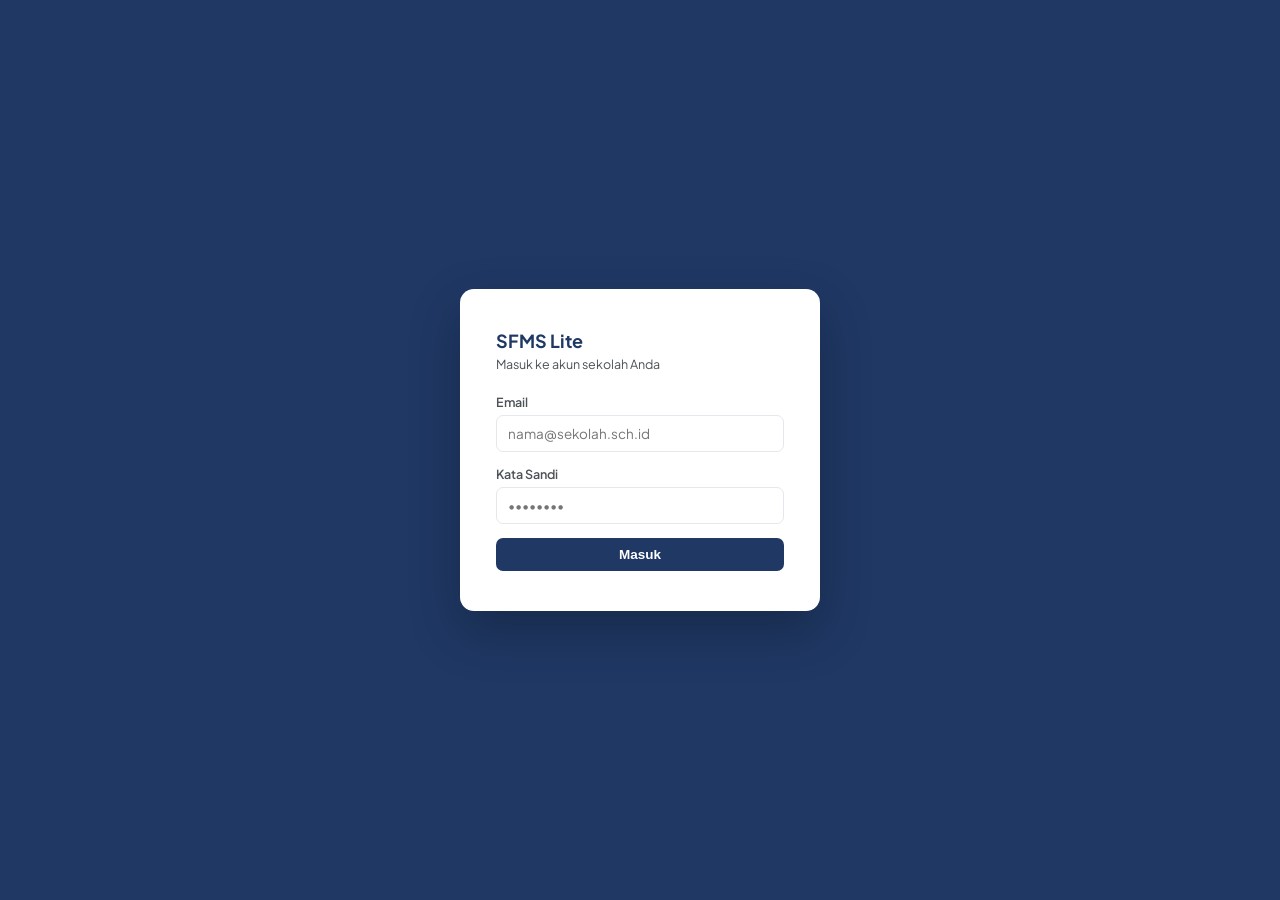
==== index.html @ 8d9d3b05 "Add files via upload" ====
<!DOCTYPE html>
<html lang="id">
<head>
<meta charset="UTF-8" />
<meta name="viewport" content="width=device-width, initial-scale=1.0" />
<title>Masuk — SFMS Lite</title>
<link rel="stylesheet" href="css/style.css" />
<link rel="preconnect" href="https://fonts.googleapis.com">
<link href="https://fonts.googleapis.com/css2?family=Plus+Jakarta+Sans:wght@400;600;700&display=swap" rel="stylesheet">
</head>
<body>
  <div class="login-wrap">
    <div class="login-card">
      <h1>SFMS Lite</h1>
      <p class="sub">Masuk ke akun sekolah Anda</p>
      <div id="errorBox" class="error" style="display:none"></div>
      <form id="loginForm">
        <label for="email">Email</label>
        <input type="email" id="email" required placeholder="nama@sekolah.sch.id" />
        <label for="password">Kata Sandi</label>
        <input type="password" id="password" required placeholder="••••••••" />
        <button type="submit" class="btn btn-primary" style="width:100%" id="submitBtn">Masuk</button>
      </form>
    </div>
  </div>

  <script type="module">
    import { loginWithEmail } from "./js/auth.js";

    const form = document.getElementById("loginForm");
    const errorBox = document.getElementById("errorBox");
    const submitBtn = document.getElementById("submitBtn");

    form.addEventListener("submit", async (e) => {
      e.preventDefault();
      errorBox.style.display = "none";
      submitBtn.disabled = true;
      submitBtn.textContent = "Memproses...";

      const email = document.getElementById("email").value.trim();
      const password = document.getElementById("password").value;

      try {
        await loginWithEmail(email, password);
        window.location.href = "dashboard.html";
      } catch (err) {
        errorBox.textContent = "Email atau kata sandi salah.";
        errorBox.style.display = "block";
        submitBtn.disabled = false;
        submitBtn.textContent = "Masuk";
      }
    });
  </script>
</body>
</html>
---- css/style.css ----
/* ============================================================
   SFMS LITE — Stylesheet
   Tokens: warna navy (kepercayaan/keuangan), aksen hijau (lunas),
   amber (menunggak), merah (ditolak/dibatalkan).
   ============================================================ */

:root {
  --navy: #1f3864;
  --navy-dark: #142847;
  --blue: #2e75b6;
  --blue-light: #e8f1fa;
  --green: #1e7a4d;
  --green-light: #e6f4ec;
  --amber: #b3650b;
  --amber-light: #fdf1e2;
  --red: #b3261e;
  --red-light: #fbe9e7;
  --grey-900: #1f2329;
  --grey-700: #4b5258;
  --grey-400: #9aa3ab;
  --grey-200: #e4e8ec;
  --grey-100: #f4f6f8;
  --white: #ffffff;
  --radius: 10px;
  --shadow: 0 1px 3px rgba(20, 30, 50, 0.08), 0 1px 2px rgba(20, 30, 50, 0.06);
  --font: 'Plus Jakarta Sans', system-ui, -apple-system, Segoe UI, Roboto, sans-serif;
}

* { box-sizing: border-box; }

body {
  margin: 0;
  font-family: var(--font);
  background: var(--grey-100);
  color: var(--grey-900);
  font-size: 14px;
}

a { color: var(--blue); text-decoration: none; }

/* ---------- Layout shell ---------- */
.app-shell { display: flex; min-height: 100vh; }

.sidebar {
  width: 230px;
  background: var(--navy);
  color: #fff;
  display: flex;
  flex-direction: column;
  flex-shrink: 0;
}
.sidebar .brand {
  padding: 22px 20px;
  font-weight: 700;
  font-size: 16px;
  border-bottom: 1px solid rgba(255,255,255,0.12);
  letter-spacing: 0.2px;
}
.sidebar .brand small { display: block; font-weight: 400; opacity: 0.65; font-size: 11px; margin-top: 2px; }
.sidebar nav { flex: 1; padding: 14px 10px; }
.sidebar nav a {
  display: block;
  color: rgba(255,255,255,0.78);
  padding: 10px 14px;
  border-radius: 8px;
  margin-bottom: 2px;
  font-size: 13.5px;
}
.sidebar nav a.active { background: rgba(255,255,255,0.12); color: #fff; font-weight: 600; }
.sidebar nav a:hover { background: rgba(255,255,255,0.08); color: #fff; }
.sidebar .user-box {
  padding: 16px 20px;
  border-top: 1px solid rgba(255,255,255,0.12);
  font-size: 12.5px;
}
.sidebar .user-box .role { opacity: 0.6; }
.sidebar .user-box button {
  margin-top: 8px; width: 100%;
  background: rgba(255,255,255,0.1); color: #fff; border: none;
  padding: 7px; border-radius: 6px; cursor: pointer; font-size: 12px;
}

.main { flex: 1; min-width: 0; }
.topbar {
  background: #fff; border-bottom: 1px solid var(--grey-200);
  padding: 16px 28px; display: flex; align-items: center; justify-content: space-between;
}
.topbar h1 { font-size: 18px; margin: 0; font-weight: 700; }
.content { padding: 24px 28px; }

/* ---------- Cards / widgets ---------- */
.cards { display: grid; grid-template-columns: repeat(auto-fit, minmax(200px, 1fr)); gap: 16px; margin-bottom: 24px; }
.card {
  background: #fff; border-radius: var(--radius); padding: 18px 20px;
  box-shadow: var(--shadow); border: 1px solid var(--grey-200);
}
.card .label { font-size: 12px; color: var(--grey-700); margin-bottom: 6px; }
.card .value { font-size: 24px; font-weight: 700; color: var(--navy); }
.card .sub { font-size: 11.5px; color: var(--grey-400); margin-top: 4px; }

.panel { background: #fff; border-radius: var(--radius); border: 1px solid var(--grey-200); box-shadow: var(--shadow); }
.panel-head { padding: 16px 20px; border-bottom: 1px solid var(--grey-200); display: flex; justify-content: space-between; align-items: center; }
.panel-head h2 { font-size: 15px; margin: 0; }
.panel-body { padding: 18px 20px; }

/* ---------- Table ---------- */
table { width: 100%; border-collapse: collapse; font-size: 13.5px; }
th { text-align: left; color: var(--grey-700); font-weight: 600; padding: 10px 12px; border-bottom: 2px solid var(--grey-200); white-space: nowrap; }
td { padding: 10px 12px; border-bottom: 1px solid var(--grey-200); vertical-align: middle; }
tr:hover td { background: var(--grey-100); }

/* ---------- Badges ---------- */
.badge { display: inline-block; padding: 3px 10px; border-radius: 999px; font-size: 11.5px; font-weight: 600; }
.badge-lunas { background: var(--green-light); color: var(--green); }
.badge-menunggak { background: var(--red-light); color: var(--red); }
.badge-sebagian { background: var(--amber-light); color: var(--amber); }
.badge-draft, .badge-aktif, .badge-ditagihkan { background: var(--blue-light); color: var(--blue); }
.badge-dispensasi, .badge-dibatalkan { background: var(--grey-200); color: var(--grey-700); }

/* ---------- Forms / buttons ---------- */
label { display: block; font-size: 12.5px; font-weight: 600; margin-bottom: 5px; color: var(--grey-700); }
input, select, textarea {
  width: 100%; padding: 9px 11px; border: 1px solid var(--grey-200); border-radius: 7px;
  font-family: var(--font); font-size: 13.5px; margin-bottom: 14px; background: #fff;
}
input:focus, select:focus, textarea:focus { outline: 2px solid var(--blue); outline-offset: 1px; border-color: var(--blue); }

.btn { display: inline-block; padding: 9px 16px; border-radius: 7px; border: none; font-size: 13.5px; font-weight: 600; cursor: pointer; }
.btn-primary { background: var(--navy); color: #fff; }
.btn-primary:hover { background: var(--navy-dark); }
.btn-success { background: var(--green); color: #fff; }
.btn-danger { background: var(--red); color: #fff; }
.btn-ghost { background: transparent; color: var(--navy); border: 1px solid var(--grey-200); }
.btn-sm { padding: 5px 10px; font-size: 12px; }
.btn:disabled { opacity: 0.5; cursor: not-allowed; }

.toolbar { display: flex; gap: 10px; align-items: center; margin-bottom: 16px; flex-wrap: wrap; }
.toolbar .grow { flex: 1; }

.empty-state { text-align: center; padding: 50px 20px; color: var(--grey-400); }

/* ---------- Login page ---------- */
.login-wrap { min-height: 100vh; display: flex; align-items: center; justify-content: center; background: var(--navy); }
.login-card { background: #fff; padding: 40px 36px; border-radius: 14px; width: 360px; box-shadow: 0 20px 50px rgba(0,0,0,0.25); }
.login-card h1 { font-size: 18px; margin: 0 0 4px; color: var(--navy); }
.login-card p.sub { font-size: 12.5px; color: var(--grey-700); margin: 0 0 22px; }
.login-card .error { background: var(--red-light); color: var(--red); padding: 9px 12px; border-radius: 7px; font-size: 12.5px; margin-bottom: 14px; }

/* ---------- Invoice public page ---------- */
.invoice-wrap { max-width: 520px; margin: 0 auto; padding: 30px 20px; }
.invoice-header { text-align: center; margin-bottom: 24px; }
.invoice-header .school { font-weight: 700; color: var(--navy); font-size: 16px; }
.invoice-amount { font-size: 28px; font-weight: 700; color: var(--navy); text-align: center; margin: 8px 0 4px; }

.helper-text { font-size: 12px; color: var(--grey-400); margin-top: -8px; margin-bottom: 14px; }

@media (max-width: 760px) {
  .sidebar { position: fixed; left: -230px; top: 0; height: 100%; z-index: 50; transition: left 0.2s; }
  .sidebar.open { left: 0; }
  .content { padding: 16px; }
}
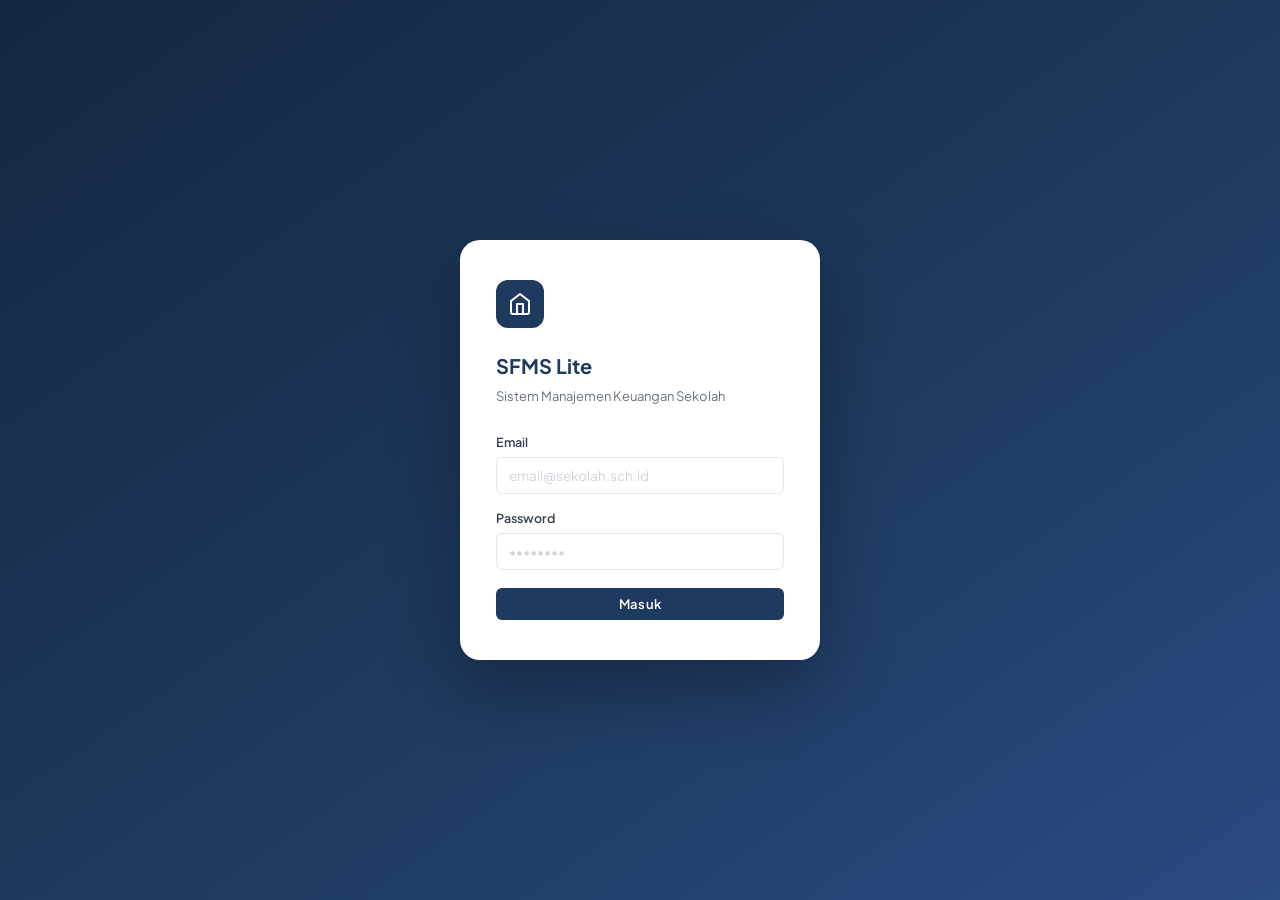
==== commit 7f36f519: "Add files via upload" ====
--- a/index.html
+++ b/index.html
@@ -3,53 +3,25 @@
 <head>
 <meta charset="UTF-8" />
 <meta name="viewport" content="width=device-width, initial-scale=1.0" />
-<title>Masuk — SFMS Lite</title>
+<title>Login — SFMS Lite</title>
 <link rel="stylesheet" href="css/style.css" />
-<link rel="preconnect" href="https://fonts.googleapis.com">
-<link href="https://fonts.googleapis.com/css2?family=Plus+Jakarta+Sans:wght@400;600;700&display=swap" rel="stylesheet">
 </head>
 <body>
-  <div class="login-wrap">
-    <div class="login-card">
-      <h1>SFMS Lite</h1>
-      <p class="sub">Masuk ke akun sekolah Anda</p>
-      <div id="errorBox" class="error" style="display:none"></div>
-      <form id="loginForm">
-        <label for="email">Email</label>
-        <input type="email" id="email" required placeholder="nama@sekolah.sch.id" />
-        <label for="password">Kata Sandi</label>
-        <input type="password" id="password" required placeholder="••••••••" />
-        <button type="submit" class="btn btn-primary" style="width:100%" id="submitBtn">Masuk</button>
-      </form>
+<div class="login-wrap">
+  <div class="login-card">
+    <div class="login-logo">
+      <svg xmlns="http://www.w3.org/2000/svg" width="24" height="24" viewBox="0 0 24 24" fill="none" stroke="currentColor" stroke-width="2" stroke-linecap="round" stroke-linejoin="round"><path d="M3 9l9-7 9 7v11a2 2 0 0 1-2 2H5a2 2 0 0 1-2-2z"/><polyline points="9 22 9 12 15 12 15 22"/></svg>
     </div>
+    <h1>SFMS Lite</h1>
+    <p class="sub">Sistem Manajemen Keuangan Sekolah</p>
+    <div id="errMsg" class="error" style="display:none"></div>
+    <label>Email</label>
+    <input type="email" id="email" placeholder="email@sekolah.sch.id" required autocomplete="email" />
+    <label>Password</label>
+    <input type="password" id="password" placeholder="••••••••" required autocomplete="current-password" />
+    <button class="btn btn-primary" id="btnLogin" style="width:100%;margin-top:4px">Masuk</button>
   </div>
-
-  <script type="module">
-    import { loginWithEmail } from "./js/auth.js";
-
-    const form = document.getElementById("loginForm");
-    const errorBox = document.getElementById("errorBox");
-    const submitBtn = document.getElementById("submitBtn");
-
-    form.addEventListener("submit", async (e) => {
-      e.preventDefault();
-      errorBox.style.display = "none";
-      submitBtn.disabled = true;
-      submitBtn.textContent = "Memproses...";
-
-      const email = document.getElementById("email").value.trim();
-      const password = document.getElementById("password").value;
-
-      try {
-        await loginWithEmail(email, password);
-        window.location.href = "dashboard.html";
-      } catch (err) {
-        errorBox.textContent = "Email atau kata sandi salah.";
-        errorBox.style.display = "block";
-        submitBtn.disabled = false;
-        submitBtn.textContent = "Masuk";
-      }
-    });
-  </script>
+</div>
+<script type="module" src="js/auth.js"></script>
 </body>
-</html>
+</html>
--- a/css/style.css
+++ b/css/style.css
@@ -1,161 +1,940 @@
 /* ============================================================
-   SFMS LITE — Stylesheet
-   Tokens: warna navy (kepercayaan/keuangan), aksen hijau (lunas),
-   amber (menunggak), merah (ditolak/dibatalkan).
+   SFMS LITE — Stylesheet v3.0
+   Design: Clean, professional, high-contrast, mobile-first.
+   No framework dependencies — pure CSS custom properties.
    ============================================================ */
 
+@import url('https://fonts.googleapis.com/css2?family=Plus+Jakarta+Sans:ital,wght@0,400;0,500;0,600;0,700;1,400&display=swap');
+
+/* ================================================================
+   TOKENS
+   ================================================================ */
 :root {
-  --navy: #1f3864;
-  --navy-dark: #142847;
-  --blue: #2e75b6;
-  --blue-light: #e8f1fa;
-  --green: #1e7a4d;
-  --green-light: #e6f4ec;
-  --amber: #b3650b;
-  --amber-light: #fdf1e2;
-  --red: #b3261e;
-  --red-light: #fbe9e7;
-  --grey-900: #1f2329;
-  --grey-700: #4b5258;
-  --grey-400: #9aa3ab;
-  --grey-200: #e4e8ec;
-  --grey-100: #f4f6f8;
-  --white: #ffffff;
-  --radius: 10px;
-  --shadow: 0 1px 3px rgba(20, 30, 50, 0.08), 0 1px 2px rgba(20, 30, 50, 0.06);
-  --font: 'Plus Jakarta Sans', system-ui, -apple-system, Segoe UI, Roboto, sans-serif;
-}
-
-* { box-sizing: border-box; }
+  /* Brand */
+  --navy:          #1e3a5f;
+  --navy-dark:     #132740;
+  --navy-hover:    #254b7a;
+  --blue:          #2563eb;
+  --blue-light:    #eff6ff;
+  --blue-mid:      #dbeafe;
+
+  /* Semantic */
+  --green:         #16a34a;
+  --green-light:   #f0fdf4;
+  --green-mid:     #dcfce7;
+  --amber:         #d97706;
+  --amber-light:   #fffbeb;
+  --amber-mid:     #fef3c7;
+  --red:           #dc2626;
+  --red-light:     #fef2f2;
+  --red-mid:       #fee2e2;
+  --purple:        #7c3aed;
+  --purple-light:  #f5f3ff;
+
+  /* Neutrals — higher contrast */
+  --grey-950:      #0f172a;
+  --grey-900:      #1e293b;
+  --grey-700:      #374151;
+  --grey-600:      #4b5563;
+  --grey-500:      #6b7280;
+  --grey-400:      #9ca3af;
+  --grey-300:      #d1d5db;
+  --grey-200:      #e5e7eb;
+  --grey-100:      #f3f4f6;
+  --grey-50:       #f9fafb;
+  --white:         #ffffff;
+
+  /* Spacing */
+  --space-1:  4px;
+  --space-2:  8px;
+  --space-3:  12px;
+  --space-4:  16px;
+  --space-5:  20px;
+  --space-6:  24px;
+  --space-8:  32px;
+
+  /* Shape */
+  --radius-sm:  6px;
+  --radius:     10px;
+  --radius-lg:  14px;
+  --radius-xl:  20px;
+
+  /* Shadows — lighter, more elegant */
+  --shadow-xs:  0 1px 2px rgba(0,0,0,0.05);
+  --shadow-sm:  0 1px 3px rgba(0,0,0,0.08), 0 1px 2px rgba(0,0,0,0.04);
+  --shadow:     0 4px 12px rgba(0,0,0,0.08), 0 2px 4px rgba(0,0,0,0.04);
+  --shadow-lg:  0 10px 32px rgba(0,0,0,0.12), 0 4px 8px rgba(0,0,0,0.06);
+  --shadow-xl:  0 20px 48px rgba(0,0,0,0.16), 0 8px 16px rgba(0,0,0,0.08);
+
+  /* Borders */
+  --border:      1px solid var(--grey-200);
+  --border-light: 1px solid rgba(0,0,0,0.06);
+
+  /* Transitions */
+  --ease:        0.18s ease;
+  --ease-spring: 0.22s cubic-bezier(0.34,1.56,0.64,1);
+
+  /* Layout */
+  --sidebar-w:   248px;
+  --topbar-h:    58px;
+  --bottom-nav-h: 60px;
+
+  /* Typography */
+  --font:        'Plus Jakarta Sans', system-ui, -apple-system, sans-serif;
+}
+
+/* ================================================================
+   RESET & BASE
+   ================================================================ */
+*, *::before, *::after { box-sizing: border-box; margin: 0; padding: 0; }
+
+html { scroll-behavior: smooth; }
 
 body {
-  margin: 0;
   font-family: var(--font);
   background: var(--grey-100);
   color: var(--grey-900);
   font-size: 14px;
+  line-height: 1.6;
+  -webkit-font-smoothing: antialiased;
+  -moz-osx-font-smoothing: grayscale;
 }
 
 a { color: var(--blue); text-decoration: none; }
-
-/* ---------- Layout shell ---------- */
-.app-shell { display: flex; min-height: 100vh; }
-
+a:hover { text-decoration: underline; }
+
+img { max-width: 100%; }
+
+/* ================================================================
+   LAYOUT SHELL
+   ================================================================ */
+.app-shell {
+  display: flex;
+  min-height: 100vh;
+}
+
+/* ================================================================
+   SIDEBAR
+   ================================================================ */
 .sidebar {
-  width: 230px;
+  width: var(--sidebar-w);
   background: var(--navy);
   color: #fff;
   display: flex;
   flex-direction: column;
   flex-shrink: 0;
-}
+  position: sticky;
+  top: 0;
+  height: 100vh;
+  overflow-y: auto;
+  overflow-x: hidden;
+  scrollbar-width: none;
+  z-index: 40;
+}
+.sidebar::-webkit-scrollbar { display: none; }
+
+/* Brand */
 .sidebar .brand {
-  padding: 22px 20px;
-  font-weight: 700;
-  font-size: 16px;
-  border-bottom: 1px solid rgba(255,255,255,0.12);
-  letter-spacing: 0.2px;
-}
-.sidebar .brand small { display: block; font-weight: 400; opacity: 0.65; font-size: 11px; margin-top: 2px; }
-.sidebar nav { flex: 1; padding: 14px 10px; }
+  padding: 18px 16px;
+  display: flex;
+  align-items: center;
+  gap: 10px;
+  border-bottom: 1px solid rgba(255,255,255,0.08);
+  flex-shrink: 0;
+}
+.brand-icon {
+  width: 36px; height: 36px;
+  background: rgba(255,255,255,0.12);
+  border-radius: 9px;
+  display: flex; align-items: center; justify-content: center;
+  flex-shrink: 0;
+  color: #fff;
+}
+.brand-icon svg { width: 18px; height: 18px; }
+.brand-text .brand-name {
+  font-weight: 700; font-size: 14.5px;
+  letter-spacing: -0.2px; line-height: 1.2;
+}
+.brand-text .brand-sub {
+  font-size: 11px; opacity: 0.55;
+  margin-top: 1px; line-height: 1.2;
+}
+
+/* Nav */
+.sidebar nav {
+  flex: 1;
+  padding: 8px 10px;
+  overflow-y: auto;
+  scrollbar-width: none;
+}
+.sidebar nav::-webkit-scrollbar { display: none; }
+
+.nav-section {
+  font-size: 10px; font-weight: 700;
+  letter-spacing: 0.9px; text-transform: uppercase;
+  color: rgba(255,255,255,0.32);
+  padding: 14px 10px 5px;
+}
+.nav-section:first-child { padding-top: 8px; }
+
 .sidebar nav a {
-  display: block;
-  color: rgba(255,255,255,0.78);
-  padding: 10px 14px;
-  border-radius: 8px;
-  margin-bottom: 2px;
-  font-size: 13.5px;
-}
-.sidebar nav a.active { background: rgba(255,255,255,0.12); color: #fff; font-weight: 600; }
-.sidebar nav a:hover { background: rgba(255,255,255,0.08); color: #fff; }
-.sidebar .user-box {
-  padding: 16px 20px;
-  border-top: 1px solid rgba(255,255,255,0.12);
-  font-size: 12.5px;
-}
-.sidebar .user-box .role { opacity: 0.6; }
-.sidebar .user-box button {
-  margin-top: 8px; width: 100%;
-  background: rgba(255,255,255,0.1); color: #fff; border: none;
-  padding: 7px; border-radius: 6px; cursor: pointer; font-size: 12px;
-}
-
-.main { flex: 1; min-width: 0; }
+  display: flex; align-items: center; gap: 9px;
+  color: rgba(255,255,255,0.68);
+  padding: 8px 10px;
+  border-radius: var(--radius-sm);
+  margin-bottom: 1px;
+  font-size: 13px;
+  transition: background var(--ease), color var(--ease);
+  text-decoration: none;
+}
+.sidebar nav a svg {
+  width: 16px; height: 16px; flex-shrink: 0;
+  opacity: 0.8;
+}
+.sidebar nav a:hover {
+  background: rgba(255,255,255,0.08);
+  color: rgba(255,255,255,0.95);
+  text-decoration: none;
+}
+.sidebar nav a.active {
+  background: rgba(255,255,255,0.14);
+  color: #fff;
+  font-weight: 600;
+}
+.sidebar nav a.active svg { opacity: 1; }
+
+/* User box */
+.user-box {
+  padding: 14px 16px;
+  border-top: 1px solid rgba(255,255,255,0.08);
+  flex-shrink: 0;
+}
+.user-box [data-user-name] {
+  font-weight: 600; font-size: 13px; color: #fff;
+  white-space: nowrap; overflow: hidden; text-overflow: ellipsis;
+}
+.user-box [data-user-role] {
+  font-size: 11.5px; color: rgba(255,255,255,0.48);
+  margin-top: 1px;
+}
+.user-box [data-logout] {
+  margin-top: 10px; width: 100%;
+  background: rgba(255,255,255,0.07);
+  color: rgba(255,255,255,0.72);
+  border: 1px solid rgba(255,255,255,0.10);
+  padding: 7px; border-radius: var(--radius-sm);
+  cursor: pointer; font-size: 12px;
+  font-family: var(--font);
+  display: flex; align-items: center; justify-content: center; gap: 6px;
+  transition: background var(--ease);
+}
+.user-box [data-logout]:hover {
+  background: rgba(255,255,255,0.13);
+  color: #fff;
+}
+.user-box [data-logout] svg { width: 13px; height: 13px; }
+
+/* Sidebar overlay (mobile) */
+.sidebar-overlay {
+  display: none;
+  position: fixed; inset: 0;
+  background: rgba(0,0,0,0.40);
+  z-index: 39;
+  backdrop-filter: blur(2px);
+}
+.sidebar-overlay.active { display: block; }
+
+/* ================================================================
+   MAIN
+   ================================================================ */
+.main {
+  flex: 1; min-width: 0;
+  display: flex; flex-direction: column;
+}
+
+/* Topbar */
 .topbar {
-  background: #fff; border-bottom: 1px solid var(--grey-200);
-  padding: 16px 28px; display: flex; align-items: center; justify-content: space-between;
-}
-.topbar h1 { font-size: 18px; margin: 0; font-weight: 700; }
-.content { padding: 24px 28px; }
-
-/* ---------- Cards / widgets ---------- */
-.cards { display: grid; grid-template-columns: repeat(auto-fit, minmax(200px, 1fr)); gap: 16px; margin-bottom: 24px; }
+  height: var(--topbar-h);
+  background: var(--white);
+  border-bottom: var(--border);
+  padding: 0 24px;
+  display: flex; align-items: center; justify-content: space-between;
+  position: sticky; top: 0; z-index: 20;
+  gap: 12px;
+}
+.topbar-left { display: flex; align-items: center; gap: 12px; }
+.topbar h1 {
+  font-size: 16px; font-weight: 700;
+  color: var(--grey-900); letter-spacing: -0.3px;
+}
+.topbar-actions { display: flex; align-items: center; gap: 8px; }
+
+/* Hamburger */
+.btn-hamburger {
+  display: none;
+  background: none; border: none; cursor: pointer;
+  color: var(--grey-600); padding: 6px;
+  border-radius: var(--radius-sm);
+  transition: background var(--ease);
+}
+.btn-hamburger:hover { background: var(--grey-100); }
+.btn-hamburger svg { width: 20px; height: 20px; display: block; }
+
+/* Content */
+.content {
+  padding: var(--space-6);
+  flex: 1;
+  padding-bottom: calc(var(--space-6) + var(--bottom-nav-h) + 8px);
+}
+
+/* Page header */
+.page-header {
+  margin-bottom: var(--space-6);
+}
+.page-header h2 {
+  font-size: 20px; font-weight: 700;
+  color: var(--grey-950); letter-spacing: -0.4px;
+}
+.page-header p {
+  font-size: 13.5px; color: var(--grey-500);
+  margin-top: 3px;
+}
+
+/* ================================================================
+   CARDS
+   ================================================================ */
+.cards {
+  display: grid;
+  grid-template-columns: repeat(auto-fit, minmax(168px, 1fr));
+  gap: 14px;
+  margin-bottom: var(--space-6);
+}
+
 .card {
-  background: #fff; border-radius: var(--radius); padding: 18px 20px;
-  box-shadow: var(--shadow); border: 1px solid var(--grey-200);
-}
-.card .label { font-size: 12px; color: var(--grey-700); margin-bottom: 6px; }
-.card .value { font-size: 24px; font-weight: 700; color: var(--navy); }
-.card .sub { font-size: 11.5px; color: var(--grey-400); margin-top: 4px; }
-
-.panel { background: #fff; border-radius: var(--radius); border: 1px solid var(--grey-200); box-shadow: var(--shadow); }
-.panel-head { padding: 16px 20px; border-bottom: 1px solid var(--grey-200); display: flex; justify-content: space-between; align-items: center; }
-.panel-head h2 { font-size: 15px; margin: 0; }
-.panel-body { padding: 18px 20px; }
-
-/* ---------- Table ---------- */
-table { width: 100%; border-collapse: collapse; font-size: 13.5px; }
-th { text-align: left; color: var(--grey-700); font-weight: 600; padding: 10px 12px; border-bottom: 2px solid var(--grey-200); white-space: nowrap; }
-td { padding: 10px 12px; border-bottom: 1px solid var(--grey-200); vertical-align: middle; }
-tr:hover td { background: var(--grey-100); }
-
-/* ---------- Badges ---------- */
-.badge { display: inline-block; padding: 3px 10px; border-radius: 999px; font-size: 11.5px; font-weight: 600; }
-.badge-lunas { background: var(--green-light); color: var(--green); }
-.badge-menunggak { background: var(--red-light); color: var(--red); }
-.badge-sebagian { background: var(--amber-light); color: var(--amber); }
-.badge-draft, .badge-aktif, .badge-ditagihkan { background: var(--blue-light); color: var(--blue); }
-.badge-dispensasi, .badge-dibatalkan { background: var(--grey-200); color: var(--grey-700); }
-
-/* ---------- Forms / buttons ---------- */
-label { display: block; font-size: 12.5px; font-weight: 600; margin-bottom: 5px; color: var(--grey-700); }
+  background: var(--white);
+  border-radius: var(--radius-lg);
+  padding: 20px;
+  border: 1px solid rgba(0,0,0,0.06);
+  box-shadow: var(--shadow-sm);
+  position: relative;
+  overflow: hidden;
+  transition: transform var(--ease), box-shadow var(--ease);
+  cursor: default;
+}
+.card:hover {
+  transform: translateY(-2px);
+  box-shadow: var(--shadow);
+}
+
+/* Accent bar */
+.card::after {
+  content: '';
+  position: absolute; top: 0; left: 0; right: 0; height: 3px;
+  background: var(--blue);
+  border-radius: var(--radius-lg) var(--radius-lg) 0 0;
+}
+.card.green::after  { background: var(--green); }
+.card.amber::after  { background: var(--amber); }
+.card.red::after    { background: var(--red); }
+.card.purple::after { background: var(--purple); }
+
+/* Card icon */
+.card-icon {
+  width: 40px; height: 40px;
+  border-radius: 10px;
+  display: flex; align-items: center; justify-content: center;
+  margin-bottom: 14px;
+  background: var(--blue-light);
+  color: var(--blue);
+  flex-shrink: 0;
+}
+.card-icon svg { width: 20px; height: 20px; }
+.card.green  .card-icon { background: var(--green-light);  color: var(--green); }
+.card.amber  .card-icon { background: var(--amber-light);  color: var(--amber); }
+.card.red    .card-icon { background: var(--red-light);    color: var(--red); }
+.card.purple .card-icon { background: var(--purple-light); color: var(--purple); }
+
+.card .label {
+  font-size: 12px; font-weight: 500;
+  color: var(--grey-500); margin-bottom: 4px;
+}
+.card .value {
+  font-size: 24px; font-weight: 700;
+  color: var(--grey-950); letter-spacing: -0.5px; line-height: 1;
+}
+.card .value.value-sm { font-size: 16px; letter-spacing: -0.3px; }
+.card .sub {
+  font-size: 11.5px; color: var(--grey-400);
+  margin-top: 5px;
+}
+
+/* ================================================================
+   PANELS
+   ================================================================ */
+.panel {
+  background: var(--white);
+  border-radius: var(--radius-lg);
+  border: 1px solid rgba(0,0,0,0.06);
+  box-shadow: var(--shadow-sm);
+  overflow: hidden;
+  margin-bottom: var(--space-5);
+}
+.panel:last-child { margin-bottom: 0; }
+
+.panel-head {
+  padding: 14px 20px;
+  border-bottom: var(--border);
+  display: flex; justify-content: space-between; align-items: center;
+  background: var(--grey-50);
+  gap: 12px;
+}
+.panel-head h2 {
+  font-size: 14px; font-weight: 600;
+  color: var(--grey-900); display: flex;
+  align-items: center; gap: 7px;
+}
+.panel-head h2 svg {
+  width: 15px; height: 15px; color: var(--grey-500);
+}
+.panel-body { overflow: hidden; }
+.panel-body.padded { padding: 20px; }
+
+/* ================================================================
+   TABLE
+   ================================================================ */
+.table-wrap { overflow-x: auto; -webkit-overflow-scrolling: touch; }
+
+/* Shadow kanan sebagai indikator scroll */
+.table-wrap-scroll {
+  overflow-x: auto;
+  -webkit-overflow-scrolling: touch;
+  background:
+    linear-gradient(to right, white 30%, rgba(255,255,255,0)),
+    linear-gradient(to right, rgba(255,255,255,0), white 70%) 100% 0,
+    radial-gradient(farthest-side at 0% 50%, rgba(0,0,0,0.08), transparent),
+    radial-gradient(farthest-side at 100% 50%, rgba(0,0,0,0.08), transparent) 100% 0;
+  background-repeat: no-repeat;
+  background-size: 40px 100%, 40px 100%, 12px 100%, 12px 100%;
+  background-attachment: local, local, scroll, scroll;
+}
+
+table {
+  width: 100%; border-collapse: collapse;
+  font-size: 13px;
+}
+thead tr { background: var(--grey-50); }
+th {
+  text-align: left; color: var(--grey-600); font-weight: 600;
+  padding: 11px 16px; border-bottom: 2px solid var(--grey-200);
+  white-space: nowrap; font-size: 11.5px; letter-spacing: 0.3px;
+  text-transform: uppercase;
+}
+td {
+  padding: 12px 16px; border-bottom: 1px solid var(--grey-100);
+  vertical-align: middle; color: var(--grey-800, #1f2937);
+}
+tbody tr { transition: background var(--ease); }
+tbody tr:hover td { background: var(--grey-50); }
+tbody tr:last-child td { border-bottom: none; }
+
+/* ================================================================
+   MOBILE CARD LIST (menggantikan tabel di HP)
+   ================================================================ */
+.card-list { display: none; }
+.card-list-item {
+  padding: 14px 16px;
+  border-bottom: 1px solid var(--grey-100);
+}
+.card-list-item:last-child { border-bottom: none; }
+.card-list-item .cli-name {
+  font-weight: 600; font-size: 14px;
+  color: var(--grey-950); margin-bottom: 6px;
+}
+.card-list-item .cli-meta {
+  display: flex; flex-wrap: wrap; gap: 6px 12px;
+  font-size: 12px; color: var(--grey-500);
+  margin-bottom: 8px;
+}
+.card-list-item .cli-meta span {
+  display: flex; align-items: center; gap: 4px;
+}
+.card-list-item .cli-footer {
+  display: flex; align-items: center;
+  justify-content: space-between;
+}
+.cli-amount {
+  font-weight: 700; font-size: 15px;
+  color: var(--grey-950);
+}
+
+/* ================================================================
+   BADGES
+   ================================================================ */
+.badge {
+  display: inline-flex; align-items: center; gap: 4px;
+  padding: 3px 9px; border-radius: 999px;
+  font-size: 11px; font-weight: 600; white-space: nowrap;
+  letter-spacing: 0.1px;
+}
+
+.badge-lunas              { background: var(--green-mid);  color: #15803d; }
+.badge-aktif              { background: var(--blue-mid);   color: #1d4ed8; }
+.badge-menunggak          { background: var(--red-mid);    color: #b91c1c; }
+.badge-sebagian_bayar,
+.badge-sebagian           { background: var(--amber-mid);  color: #b45309; }
+.badge-ditolak,
+.badge-dibatalkan         { background: var(--red-mid);    color: #b91c1c; }
+.badge-diterima           { background: var(--green-mid);  color: #15803d; }
+.badge-menunggu_verifikasi { background: var(--amber-mid); color: #b45309; }
+.badge-dispensasi         { background: var(--grey-200);   color: var(--grey-600); }
+
+/* ================================================================
+   FORMS & INPUTS
+   ================================================================ */
+label {
+  display: block; font-size: 12.5px; font-weight: 600;
+  color: var(--grey-700); margin-bottom: 5px;
+}
+
 input, select, textarea {
-  width: 100%; padding: 9px 11px; border: 1px solid var(--grey-200); border-radius: 7px;
-  font-family: var(--font); font-size: 13.5px; margin-bottom: 14px; background: #fff;
-}
-input:focus, select:focus, textarea:focus { outline: 2px solid var(--blue); outline-offset: 1px; border-color: var(--blue); }
-
-.btn { display: inline-block; padding: 9px 16px; border-radius: 7px; border: none; font-size: 13.5px; font-weight: 600; cursor: pointer; }
-.btn-primary { background: var(--navy); color: #fff; }
-.btn-primary:hover { background: var(--navy-dark); }
-.btn-success { background: var(--green); color: #fff; }
-.btn-danger { background: var(--red); color: #fff; }
-.btn-ghost { background: transparent; color: var(--navy); border: 1px solid var(--grey-200); }
-.btn-sm { padding: 5px 10px; font-size: 12px; }
-.btn:disabled { opacity: 0.5; cursor: not-allowed; }
-
-.toolbar { display: flex; gap: 10px; align-items: center; margin-bottom: 16px; flex-wrap: wrap; }
-.toolbar .grow { flex: 1; }
-
-.empty-state { text-align: center; padding: 50px 20px; color: var(--grey-400); }
-
-/* ---------- Login page ---------- */
-.login-wrap { min-height: 100vh; display: flex; align-items: center; justify-content: center; background: var(--navy); }
-.login-card { background: #fff; padding: 40px 36px; border-radius: 14px; width: 360px; box-shadow: 0 20px 50px rgba(0,0,0,0.25); }
-.login-card h1 { font-size: 18px; margin: 0 0 4px; color: var(--navy); }
-.login-card p.sub { font-size: 12.5px; color: var(--grey-700); margin: 0 0 22px; }
-.login-card .error { background: var(--red-light); color: var(--red); padding: 9px 12px; border-radius: 7px; font-size: 12.5px; margin-bottom: 14px; }
-
-/* ---------- Invoice public page ---------- */
-.invoice-wrap { max-width: 520px; margin: 0 auto; padding: 30px 20px; }
+  width: 100%; padding: 9px 12px;
+  border: 1.5px solid var(--grey-200); border-radius: var(--radius-sm);
+  font-family: var(--font); font-size: 13.5px;
+  margin-bottom: 14px; background: var(--white);
+  color: var(--grey-900);
+  transition: border-color var(--ease), box-shadow var(--ease);
+  -webkit-appearance: none;
+}
+input:focus, select:focus, textarea:focus {
+  outline: none;
+  border-color: var(--blue);
+  box-shadow: 0 0 0 3px rgba(37,99,235,0.10);
+}
+input:disabled, select:disabled {
+  background: var(--grey-50); color: var(--grey-400);
+  cursor: not-allowed;
+}
+input::placeholder { color: var(--grey-300); }
+
+.form-hint {
+  font-size: 11.5px; color: var(--grey-400);
+  margin-top: -10px; margin-bottom: 12px;
+}
+
+/* ================================================================
+   BUTTONS
+   ================================================================ */
+.btn {
+  display: inline-flex; align-items: center; justify-content: center; gap: 6px;
+  padding: 8px 16px; border-radius: var(--radius-sm);
+  border: none; font-size: 13px; font-weight: 600;
+  cursor: pointer; font-family: var(--font);
+  transition: background var(--ease), box-shadow var(--ease), transform var(--ease);
+  white-space: nowrap; letter-spacing: 0.1px;
+  text-decoration: none !important;
+}
+.btn svg { width: 15px; height: 15px; flex-shrink: 0; }
+.btn:active:not(:disabled) { transform: scale(0.97); }
+.btn:disabled { opacity: 0.48; cursor: not-allowed; }
+
+.btn-primary {
+  background: var(--navy); color: #fff;
+}
+.btn-primary:hover { background: var(--navy-hover); box-shadow: 0 3px 10px rgba(30,58,95,0.28); }
+
+.btn-blue {
+  background: var(--blue); color: #fff;
+}
+.btn-blue:hover { background: #1d4ed8; box-shadow: 0 3px 10px rgba(37,99,235,0.28); }
+
+.btn-success {
+  background: var(--green); color: #fff;
+}
+.btn-success:hover { background: #15803d; }
+
+.btn-danger {
+  background: var(--red); color: #fff;
+}
+.btn-danger:hover { background: #b91c1c; }
+
+.btn-ghost {
+  background: transparent; color: var(--grey-700);
+  border: 1.5px solid var(--grey-200);
+}
+.btn-ghost:hover { background: var(--grey-50); border-color: var(--grey-300); color: var(--grey-900); }
+
+.btn-sm { padding: 5px 11px; font-size: 12px; }
+.btn-lg { padding: 11px 22px; font-size: 14px; }
+.btn-icon { padding: 7px; border-radius: var(--radius-sm); }
+
+/* ================================================================
+   TOOLBAR
+   ================================================================ */
+.toolbar {
+  display: flex; gap: 8px; align-items: center;
+  margin-bottom: 16px; flex-wrap: wrap;
+}
+.toolbar .grow { flex: 1; min-width: 160px; }
+.toolbar input, .toolbar select { margin-bottom: 0; }
+
+/* ================================================================
+   MODAL
+   ================================================================ */
+.modal-overlay {
+  display: none;
+  position: fixed; inset: 0;
+  background: rgba(10,20,40,0.50);
+  align-items: center; justify-content: center;
+  z-index: 100; padding: 20px;
+  backdrop-filter: blur(3px);
+}
+.modal-overlay.open,
+.modal-overlay[style*="flex"] { display: flex; animation: fadeIn 0.15s ease; }
+
+@keyframes fadeIn { from { opacity: 0; } to { opacity: 1; } }
+
+.modal-box {
+  background: var(--white);
+  border-radius: var(--radius-lg);
+  padding: 24px;
+  width: 100%; max-width: 448px;
+  max-height: 90vh; overflow-y: auto;
+  box-shadow: var(--shadow-xl);
+  animation: slideUp 0.22s cubic-bezier(0.34,1.2,0.64,1);
+}
+@keyframes slideUp {
+  from { transform: translateY(20px); opacity: 0; }
+  to   { transform: translateY(0); opacity: 1; }
+}
+
+.modal-header {
+  display: flex; align-items: center; justify-content: space-between;
+  margin-bottom: 20px;
+}
+.modal-header h2 {
+  font-size: 15px; font-weight: 700; color: var(--grey-950);
+}
+.modal-close {
+  background: none; border: none; cursor: pointer;
+  color: var(--grey-400); padding: 4px;
+  border-radius: 6px; line-height: 1;
+  transition: background var(--ease), color var(--ease);
+}
+.modal-close:hover { color: var(--grey-700); background: var(--grey-100); }
+.modal-close svg { width: 18px; height: 18px; display: block; }
+
+.modal-footer {
+  display: flex; gap: 10px; justify-content: flex-end;
+  margin-top: 4px; padding-top: 16px;
+  border-top: var(--border);
+}
+
+/* ================================================================
+   BOTTOM NAVIGATION (mobile)
+   ================================================================ */
+.bottom-nav {
+  display: none;
+  position: fixed; bottom: 0; left: 0; right: 0;
+  height: var(--bottom-nav-h);
+  background: var(--white);
+  border-top: var(--border);
+  z-index: 30;
+  padding: 0 8px;
+  box-shadow: 0 -4px 16px rgba(0,0,0,0.07);
+  align-items: stretch;
+  justify-content: space-around;
+}
+.bn-item {
+  display: flex; flex-direction: column;
+  align-items: center; justify-content: center;
+  gap: 3px; flex: 1;
+  color: var(--grey-400); font-size: 10.5px;
+  font-weight: 500; padding: 6px 4px;
+  text-decoration: none !important;
+  border-radius: var(--radius-sm);
+  transition: color var(--ease);
+  position: relative;
+}
+.bn-item svg { width: 20px; height: 20px; }
+.bn-item.active { color: var(--navy); }
+.bn-item.active svg { color: var(--navy); }
+.bn-item:hover { color: var(--grey-700); text-decoration: none; }
+
+/* Active indicator dot */
+.bn-item.active::before {
+  content: '';
+  position: absolute; top: 6px;
+  width: 18px; height: 3px;
+  background: var(--navy);
+  border-radius: 99px;
+}
+
+/* ================================================================
+   TOAST NOTIFICATIONS
+   ================================================================ */
+#toast-container {
+  position: fixed; bottom: 80px; right: 20px;
+  display: flex; flex-direction: column-reverse; gap: 8px;
+  z-index: 999; pointer-events: none;
+  max-width: 340px;
+}
+
+.toast {
+  display: flex; align-items: flex-start; gap: 10px;
+  padding: 12px 14px; border-radius: var(--radius);
+  font-size: 13px; font-weight: 500;
+  box-shadow: var(--shadow-lg);
+  pointer-events: all;
+  background: var(--white);
+  border: var(--border);
+  border-left: 4px solid transparent;
+  animation: toastIn 0.25s cubic-bezier(0.34,1.2,0.64,1);
+  color: var(--grey-900);
+}
+.toast-success { border-left-color: var(--green); }
+.toast-error   { border-left-color: var(--red); }
+.toast-info    { border-left-color: var(--blue); }
+
+.toast-icon {
+  flex-shrink: 0; width: 18px; height: 18px;
+  display: flex; align-items: center; justify-content: center;
+  border-radius: 50%; margin-top: 1px;
+}
+.toast-success .toast-icon { background: var(--green-light); color: var(--green); }
+.toast-error   .toast-icon { background: var(--red-light);   color: var(--red); }
+.toast-info    .toast-icon { background: var(--blue-light);  color: var(--blue); }
+.toast-icon svg { width: 11px; height: 11px; }
+
+.toast-msg { flex: 1; line-height: 1.45; }
+.toast-close {
+  background: none; border: none; cursor: pointer;
+  color: var(--grey-300); flex-shrink: 0; padding: 0;
+  transition: color var(--ease);
+}
+.toast-close:hover { color: var(--grey-600); }
+.toast-close svg { width: 14px; height: 14px; }
+
+@keyframes toastIn {
+  from { transform: translateX(16px); opacity: 0; }
+  to   { transform: translateX(0); opacity: 1; }
+}
+.toast.out {
+  animation: toastOut 0.18s ease forwards;
+}
+@keyframes toastOut {
+  to { transform: translateX(16px); opacity: 0; }
+}
+
+/* ================================================================
+   SKELETON
+   ================================================================ */
+.skeleton {
+  background: linear-gradient(
+    90deg,
+    var(--grey-200) 25%,
+    var(--grey-100) 50%,
+    var(--grey-200) 75%
+  );
+  background-size: 200% 100%;
+  animation: shimmer 1.5s infinite;
+  border-radius: var(--radius-sm);
+}
+@keyframes shimmer {
+  0%   { background-position: 200% 0; }
+  100% { background-position: -200% 0; }
+}
+
+.skeleton-row  { height: 48px; margin-bottom: 1px; }
+.skeleton-card { height: 100px; border-radius: var(--radius-lg); }
+.skeleton-text { height: 14px; border-radius: 4px; margin-bottom: 8px; }
+.skeleton-text.w-60 { width: 60%; }
+.skeleton-text.w-40 { width: 40%; }
+
+/* ================================================================
+   EMPTY STATE
+   ================================================================ */
+.empty-state {
+  text-align: center; padding: 52px 20px;
+}
+.empty-state .empty-icon {
+  width: 52px; height: 52px; margin: 0 auto 14px;
+  background: var(--grey-100); border-radius: 999px;
+  display: flex; align-items: center; justify-content: center;
+  color: var(--grey-300);
+}
+.empty-state .empty-icon svg { width: 24px; height: 24px; }
+.empty-state .empty-title {
+  font-size: 15px; font-weight: 600;
+  color: var(--grey-700); margin-bottom: 6px;
+}
+.empty-state .empty-desc {
+  font-size: 13px; color: var(--grey-400);
+  max-width: 280px; margin: 0 auto 16px; line-height: 1.6;
+}
+
+/* ================================================================
+   ALERT / BANNER
+   ================================================================ */
+.alert {
+  padding: 12px 14px; border-radius: var(--radius);
+  font-size: 13px; margin-bottom: 16px;
+  display: flex; align-items: flex-start; gap: 9px;
+  border-left: 3px solid transparent;
+}
+.alert svg { width: 15px; height: 15px; flex-shrink: 0; margin-top: 1px; }
+.alert-warning { background: var(--amber-light); color: #92400e; border-left-color: var(--amber); }
+.alert-info    { background: var(--blue-light);  color: #1e40af; border-left-color: var(--blue); }
+.alert-success { background: var(--green-light); color: #14532d; border-left-color: var(--green); }
+.alert-error   { background: var(--red-light);   color: #7f1d1d; border-left-color: var(--red); }
+
+/* ================================================================
+   LOGIN PAGE
+   ================================================================ */
+.login-wrap {
+  min-height: 100vh; display: flex;
+  align-items: center; justify-content: center; padding: 20px;
+  background: linear-gradient(145deg, var(--navy-dark) 0%, var(--navy) 55%, #2a4a82 100%);
+}
+.login-card {
+  background: var(--white); padding: 40px 36px;
+  border-radius: var(--radius-xl); width: 100%; max-width: 360px;
+  box-shadow: 0 30px 70px rgba(0,0,0,0.30);
+}
+.login-logo {
+  width: 48px; height: 48px; background: var(--navy);
+  border-radius: 12px; margin-bottom: 22px;
+  display: flex; align-items: center; justify-content: center;
+  color: #fff;
+}
+.login-logo svg { width: 24px; height: 24px; }
+.login-card h1 { font-size: 20px; font-weight: 700; color: var(--navy); margin-bottom: 4px; }
+.login-card .sub { font-size: 13px; color: var(--grey-500); margin-bottom: 26px; }
+.login-card .error {
+  background: var(--red-light); color: #991b1b;
+  padding: 10px 12px; border-radius: var(--radius-sm);
+  font-size: 12.5px; margin-bottom: 14px;
+  border-left: 3px solid var(--red);
+  display: flex; align-items: center; gap: 7px;
+}
+
+/* ================================================================
+   INVOICE PUBLIC
+   ================================================================ */
+.invoice-wrap { max-width: 520px; margin: 0 auto; padding: 28px 20px; }
 .invoice-header { text-align: center; margin-bottom: 24px; }
-.invoice-header .school { font-weight: 700; color: var(--navy); font-size: 16px; }
-.invoice-amount { font-size: 28px; font-weight: 700; color: var(--navy); text-align: center; margin: 8px 0 4px; }
-
-.helper-text { font-size: 12px; color: var(--grey-400); margin-top: -8px; margin-bottom: 14px; }
-
-@media (max-width: 760px) {
-  .sidebar { position: fixed; left: -230px; top: 0; height: 100%; z-index: 50; transition: left 0.2s; }
-  .sidebar.open { left: 0; }
-  .content { padding: 16px; }
-}
+.invoice-header .school { font-weight: 700; color: var(--navy); font-size: 17px; }
+.invoice-header .subtitle { font-size: 12px; color: var(--grey-400); margin-top: 3px; }
+.invoice-amount {
+  font-size: 32px; font-weight: 700; color: var(--grey-950);
+  text-align: center; margin: 8px 0 4px; letter-spacing: -1px;
+}
+.helper-text { font-size: 12px; color: var(--grey-400); margin-top: -10px; margin-bottom: 14px; }
+
+/* ================================================================
+   UTILITIES
+   ================================================================ */
+.d-flex { display: flex; }
+.align-center { align-items: center; }
+.gap-2 { gap: 8px; }
+.gap-3 { gap: 12px; }
+.mt-4 { margin-top: 16px; }
+.mb-4 { margin-bottom: 16px; }
+.text-muted { color: var(--grey-500); }
+.text-sm { font-size: 12px; }
+.text-right { text-align: right; }
+.font-bold { font-weight: 700; }
+.truncate { white-space: nowrap; overflow: hidden; text-overflow: ellipsis; }
+
+/* Divider */
+hr.divider { border: none; border-top: var(--border); margin: 16px 0; }
+
+/* Spinner */
+.spinner {
+  width: 16px; height: 16px;
+  border: 2px solid rgba(255,255,255,0.30);
+  border-top-color: #fff;
+  border-radius: 50%;
+  animation: spin 0.7s linear infinite;
+  display: inline-block;
+}
+@keyframes spin { to { transform: rotate(360deg); } }
+
+/* ================================================================
+   RESPONSIVE — Mobile first
+   ================================================================ */
+@media (max-width: 768px) {
+  :root { --sidebar-w: 256px; }
+
+  .sidebar {
+    position: fixed; left: calc(-1 * var(--sidebar-w));
+    top: 0; height: 100%; z-index: 40;
+    transition: left 0.26s cubic-bezier(0.4,0,0.2,1);
+    box-shadow: none;
+  }
+  .sidebar.open {
+    left: 0;
+    box-shadow: 6px 0 24px rgba(0,0,0,0.20);
+  }
+
+  .btn-hamburger { display: flex; }
+
+  .bottom-nav { display: flex; }
+
+  .content {
+    padding: 16px;
+    padding-bottom: calc(var(--bottom-nav-h) + 16px);
+  }
+
+  .topbar { padding: 0 16px; }
+
+  .cards { grid-template-columns: repeat(2, 1fr); gap: 10px; }
+
+  .card { padding: 15px; }
+  .card .value { font-size: 20px; }
+  .card-icon { width: 34px; height: 34px; margin-bottom: 10px; }
+  .card-icon svg { width: 17px; height: 17px; }
+
+  /* Hide table on mobile, show card list */
+  .table-desktop { display: none; }
+  .card-list { display: block; }
+
+  /* Panels */
+  .panel-head { padding: 12px 16px; }
+  td, th { padding: 10px 12px; }
+
+  #toast-container { bottom: calc(var(--bottom-nav-h) + 12px); right: 12px; left: 12px; max-width: none; }
+
+  .modal-box { padding: 20px; }
+}
+
+@media (max-width: 400px) {
+  .cards { grid-template-columns: repeat(2, 1fr); }
+  .topbar h1 { font-size: 14px; }
+}
+
+/* ================================================================
+   PRINT
+   ================================================================ */
+@media print {
+  .sidebar, .topbar, .btn, .toolbar, .bottom-nav,
+  #toast-container, .btn-hamburger { display: none !important; }
+  .content { padding: 0; }
+  .panel { box-shadow: none; border: 1px solid #e5e7eb; }
+}
+
+/* ================================================================
+   SCROLLBAR
+   ================================================================ */
+::-webkit-scrollbar { width: 5px; height: 5px; }
+::-webkit-scrollbar-track { background: transparent; }
+::-webkit-scrollbar-thumb { background: var(--grey-200); border-radius: 99px; }
+::-webkit-scrollbar-thumb:hover { background: var(--grey-300); }
+
+/* ================================================================
+   FOCUS (accessibility)
+   ================================================================ */
+:focus-visible {
+  outline: 2px solid var(--blue);
+  outline-offset: 2px;
+  border-radius: 4px;
+}
